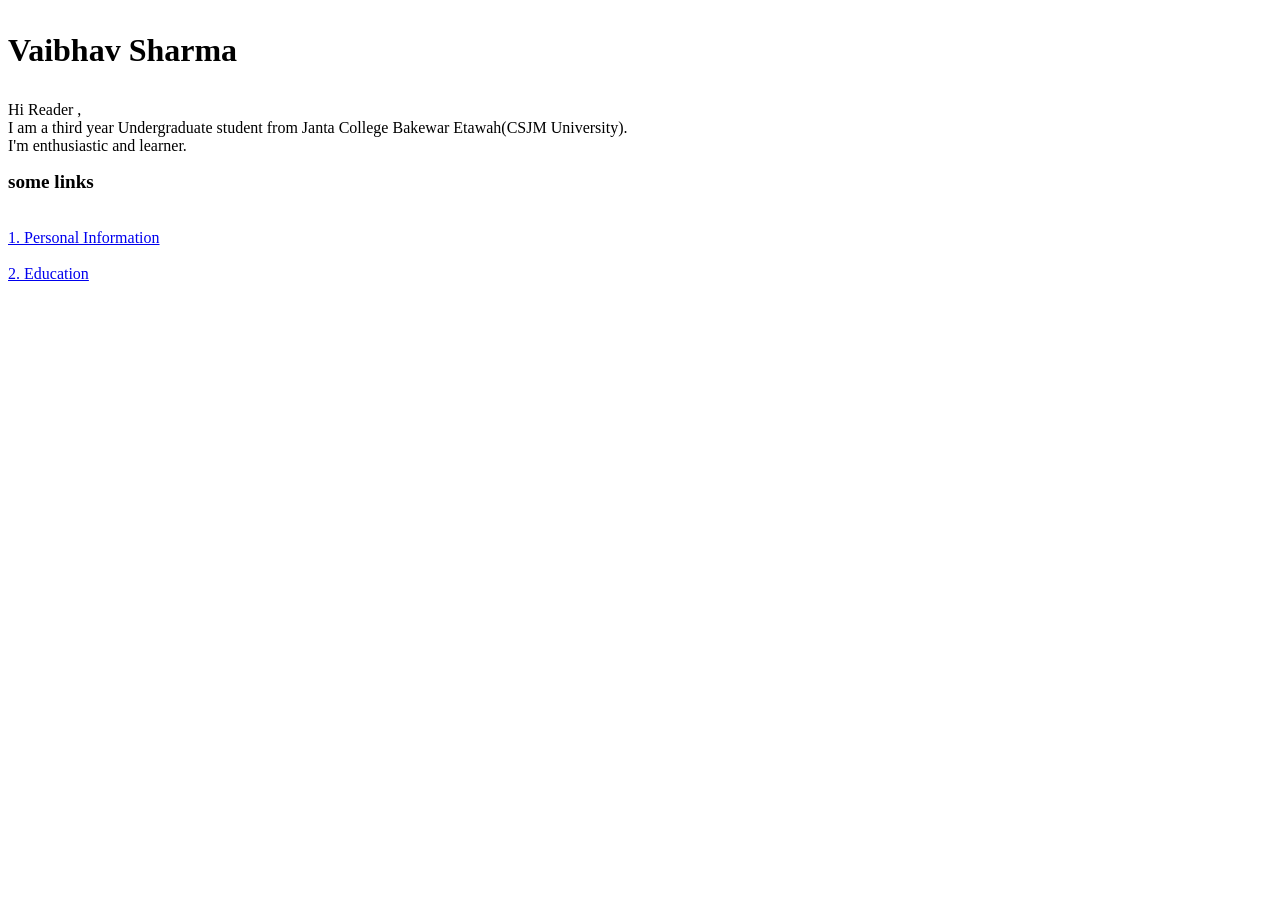
==== index.html @ a71d8cf3 "first" ====
<!DOCTYPE html>
 <html lang="en">
 <head>
    <meta charset="UTF-8">
    <meta http-equiv="X-UA-Compatible" content="IE=edge">
    <meta name="viewport" content="width=device-width, initial-scale=1.0">
    <title>Vaibhav Sharma Portfolio</title>
 </head>
 <body>
   <h1><P>Vaibhav Sharma</P></h1>
   <p>
      Hi Reader ,
      <br>
      I am a third year Undergraduate student from Janta College Bakewar Etawah(CSJM University).
      <br>
      I'm enthusiastic and learner. 
   </p>
   <big>
      <b>
         
             some links 
        
      </b>
   </big>
   <br>
   <br>
   <br>
   <a href="/Personal information.html">1. Personal Information</a>
   <br>
   
   <br>
   <a href="education.html">2. Education</a>
 </body> 
 </html>
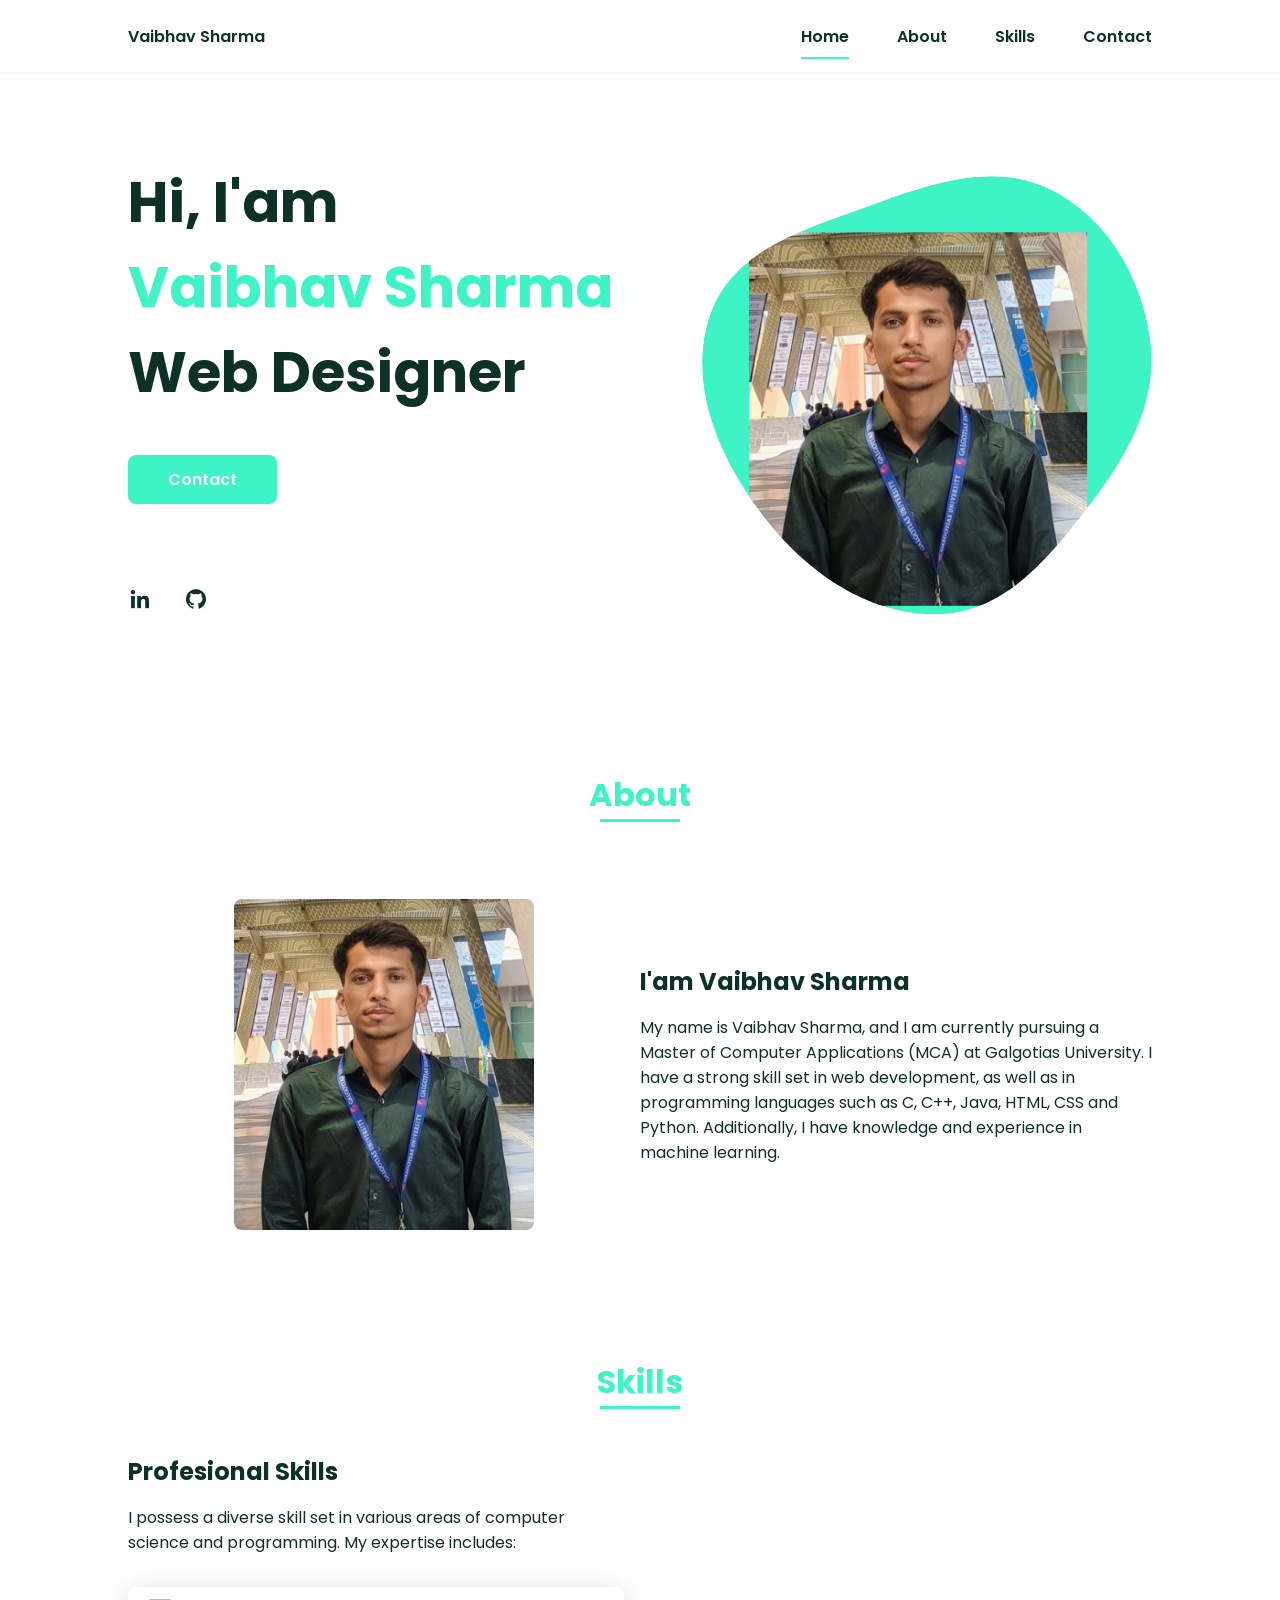
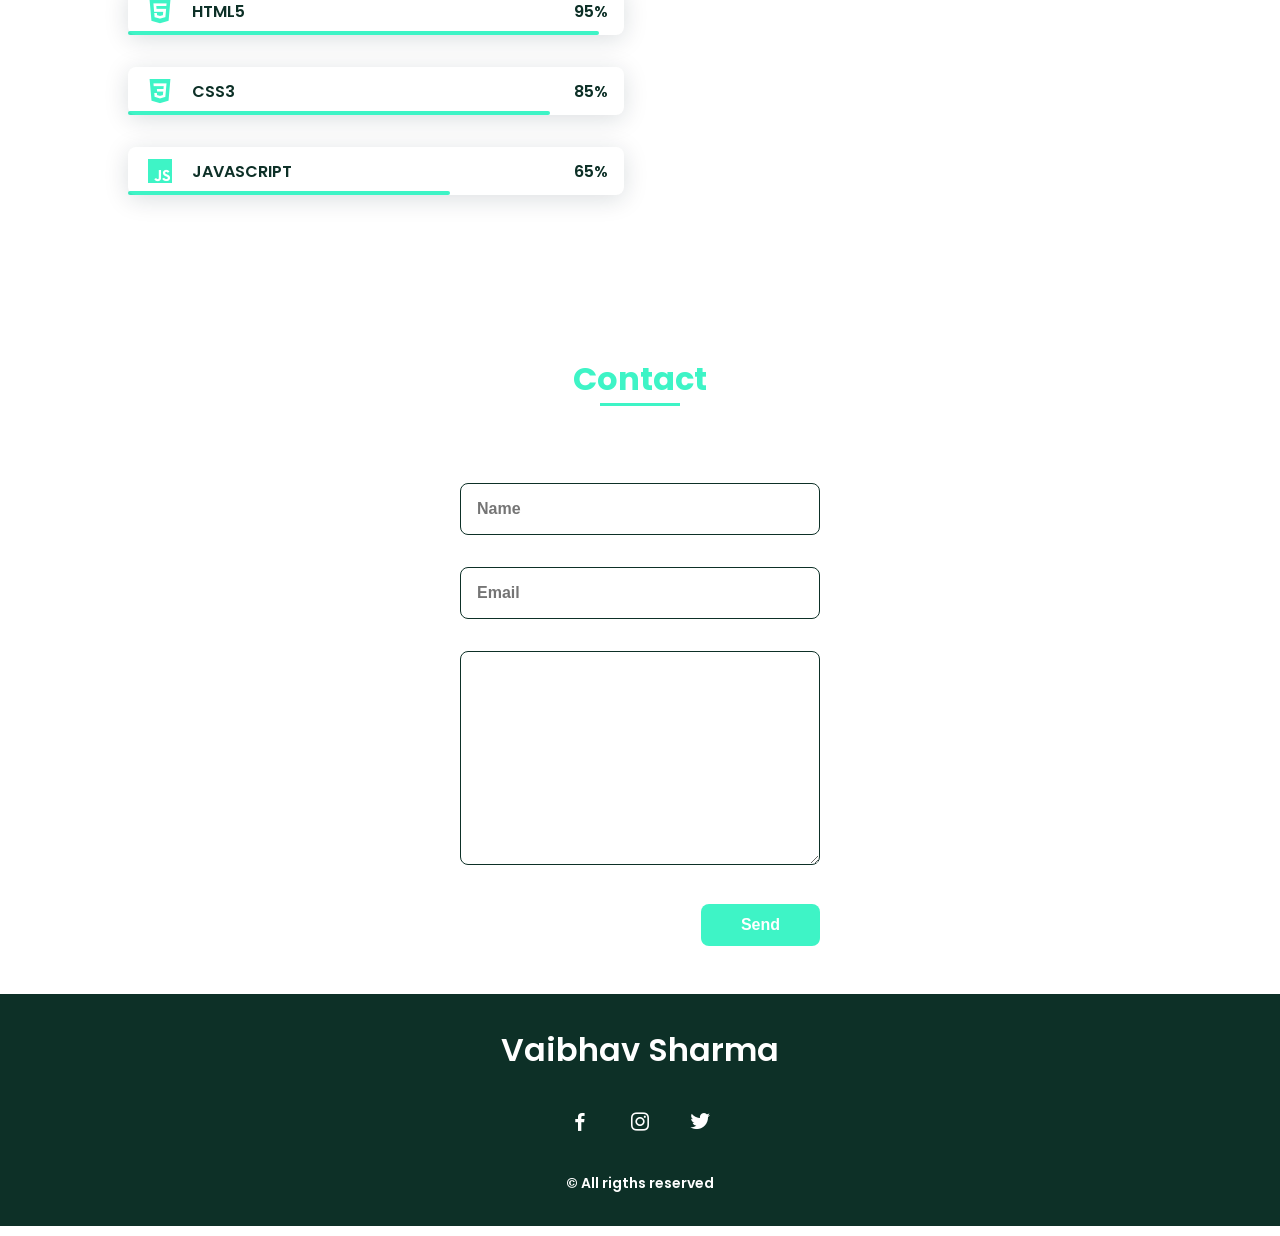
==== commit 1028cabb: "Add files via upload" ====
--- a/index.html
+++ b/index.html
@@ -1,34 +1,170 @@
- <!DOCTYPE html>
- <html lang="en">
- <head>
-    <meta charset="UTF-8">
-    <meta http-equiv="X-UA-Compatible" content="IE=edge">
-    <meta name="viewport" content="width=device-width, initial-scale=1.0">
-    <title>Vaibhav Sharma Portfolio</title>
- </head>
- <body>
-   <h1><P>Vaibhav Sharma</P></h1>
-   <p>
-      Hi Reader ,
-      <br>
-      I am a third year Undergraduate student from Janta College Bakewar Etawah(CSJM University).
-      <br>
-      I'm enthusiastic and learner. 
-   </p>
-   <big>
-      <b>
-         
-             some links 
-        
-      </b>
-   </big>
-   <br>
-   <br>
-   <br>
-   <a href="/Personal information.html">1. Personal Information</a>
-   <br>
-   
-   <br>
-   <a href="education.html">2. Education</a>
- </body> 
- </html>+<!DOCTYPE html>
+<html lang="en">
+    <head>
+        <meta charset="UTF-8">
+        <meta name="viewport" content="width=device-width, initial-scale=1.0">
+
+        <link rel="stylesheet" href="styles.css">
+
+        <!-- =====BOX ICONS===== -->
+        <link href='https://cdn.jsdelivr.net/npm/boxicons@2.0.5/css/boxicons.min.css' rel='stylesheet'>
+
+        <title>Portfolio website complete</title>
+    </head>
+    <body>
+        <!--===== HEADER =====-->
+        <header class="l-header">
+            <nav class="nav bd-grid">
+                <div>
+                    <a href="#" class="nav__logo">Vaibhav Sharma</a>
+                </div>
+
+                <div class="nav__menu" id="nav-menu">
+                    <ul class="nav__list">
+                        <li class="nav__item"><a href="#home" class="nav__link active-link">Home</a></li>
+                        <li class="nav__item"><a href="#about" class="nav__link">About</a></li>
+                        <li class="nav__item"><a href="#skills" class="nav__link">Skills</a></li>
+                       
+                        <li class="nav__item"><a href="#contact" class="nav__link">Contact</a></li>
+                    </ul>
+                </div>
+
+                <div class="nav__toggle" id="nav-toggle">
+                    <i class='bx bx-menu'></i>
+                </div>
+            </nav>
+        </header>
+
+        <main class="l-main">
+            <!--===== HOME =====-->
+            <section class="home bd-grid" id="home">
+                <div class="home__data">
+                    <h1 class="home__title">Hi, I'am <br><span class="home__title-color">Vaibhav Sharma</span><br> Web Designer</h1>
+
+                    <a href="#" class="button">Contact</a>
+                </div>
+
+                <div class="home__social">
+                    <a href="https://www.linkedin.com/in/vaibhavsharma-in" class="home__social-icon"><i class='bx bxl-linkedin'></i></a>
+                    <a href="https://github.com/vaibhavsharmaji" class="home__social-icon"><i class='bx bxl-github' ></i></a>
+                </div>
+
+                <div class="home__img">
+                    <svg class="home__blob" viewBox="0 0 479 467" xmlns="http://www.w3.org/2000/svg" xmlns:xlink="http://www.w3.org/1999/xlink">
+                        <mask id="mask0" mask-type="alpha">
+                            <path d="M9.19024 145.964C34.0253 76.5814 114.865 54.7299 184.111 29.4823C245.804 6.98884 311.86 -14.9503 370.735 14.143C431.207 44.026 467.948 107.508 477.191 174.311C485.897 237.229 454.931 294.377 416.506 344.954C373.74 401.245 326.068 462.801 255.442 466.189C179.416 469.835 111.552 422.137 65.1576 361.805C17.4835 299.81 -17.1617 219.583 9.19024 145.964Z"/>
+                        </mask>
+                        <g mask="url(#mask0)">
+                            <path d="M9.19024 145.964C34.0253 76.5814 114.865 54.7299 184.111 29.4823C245.804 6.98884 311.86 -14.9503 370.735 14.143C431.207 44.026 467.948 107.508 477.191 174.311C485.897 237.229 454.931 294.377 416.506 344.954C373.74 401.245 326.068 462.801 255.442 466.189C179.416 469.835 111.552 422.137 65.1576 361.805C17.4835 299.81 -17.1617 219.583 9.19024 145.964Z"/>
+                            <image class="home__blob-img" x="50" y="60" href="IMG.2.png"/>
+                        </g>
+                    </svg>
+                </div>
+            </section>
+
+            <!--===== ABOUT =====-->
+            <section class="about section " id="about">
+                <h2 class="section-title">About</h2>
+
+                <div class="about__container bd-grid">
+                    <div class="about__img">
+                        <img src="IMG2.jpg" alt="">
+                    </div>
+                    
+                    <div>
+                        <h2 class="about__subtitle">I'am Vaibhav Sharma</h2>
+                        <p class="about__text">My name is Vaibhav Sharma, and I am currently pursuing a Master of Computer Applications (MCA) at Galgotias University. I have a strong skill set in web development, as well as in programming languages such as C, C++, Java, HTML, CSS and Python. Additionally, I have knowledge and experience in machine learning.</p>           
+                    </div>                                   
+                </div>
+            </section>
+
+            <!--===== SKILLS =====-->
+            <section class="skills section" id="skills">
+                <h2 class="section-title">Skills</h2>
+
+                <div class="skills__container bd-grid">          
+                    <div>
+                        <h2 class="skills__subtitle">Profesional Skills</h2>
+                        <p class="skills__text">I possess a diverse skill set in various areas of computer science and programming. My expertise includes:</p>
+                        <div class="skills__data">
+                            <div class="skills__names">
+                                <i class='bx bxl-html5 skills__icon'></i>
+                                <span class="skills__name">HTML5</span>
+                            </div>
+                            <div class="skills__bar skills__html">
+
+                            </div>
+                            <div>
+                                <span class="skills__percentage">95%</span>
+                            </div>
+                        </div>
+                        <div class="skills__data">
+                            <div class="skills__names">
+                                <i class='bx bxl-css3 skills__icon'></i>
+                                <span class="skills__name">CSS3</span>
+                            </div>
+                            <div class="skills__bar skills__css">
+                                
+                            </div>
+                            <div>
+                                <span class="skills__percentage">85%</span>
+                            </div>
+                        </div>
+                        <div class="skills__data">
+                            <div class="skills__names">
+                                <i class='bx bxl-javascript skills__icon' ></i>
+                                <span class="skills__name">JAVASCRIPT</span>
+                            </div>
+                            <div class="skills__bar skills__js">
+                                
+                            </div>
+                            <div>
+                                <span class="skills__percentage">65%</span>
+                            </div>
+                        </div>
+                        
+                        </div>
+                    </div>
+                    
+                    <div>              
+                        <img src="assets/img/.jpg" alt="" class="skills__img">
+                    </div>
+                </div>
+            </section>
+
+           
+
+            <!--===== CONTACT =====-->
+            <section class="contact section" id="contact">
+                <h2 class="section-title">Contact</h2>
+
+                <div class="contact__container bd-grid">
+                    <form action="" class="contact__form">
+                        <input type="text" placeholder="Name" class="contact__input">
+                        <input type="mail" placeholder="Email" class="contact__input">
+                        <textarea name="" id="" cols="0" rows="10" class="contact__input"></textarea>
+                        <input type="button" value="Send" class="contact__button button">
+                    </form>
+                </div>
+            </section>
+        </main>
+
+        <!--===== FOOTER =====-->
+        <footer class="footer">
+            <p class="footer__title">Vaibhav Sharma</p>
+            <div class="footer__social">
+                <a href="#" class="footer__icon"><i class='bx bxl-facebook' ></i></a>
+                <a href="#" class="footer__icon"><i class='bx bxl-instagram' ></i></a>
+                <a href="#" class="footer__icon"><i class='bx bxl-twitter' ></i></a>
+            </div>
+            <p class="footer__copy">&#169; All rigths reserved</p>
+        </footer>
+
+
+        <!--===== SCROLL REVEAL =====-->
+        <script src="https://unpkg.com/scrollreveal"></script>
+
+        <!--===== MAIN JS =====-->
+        <script src="assets/js/main.js"></script>
+    </body>
+</html>
--- a/styles.css
+++ b/styles.css
@@ -0,0 +1,486 @@
+/*===== GOOGLE FONTS =====*/
+@import url("https://fonts.googleapis.com/css2?family=Poppins:wght@400;600;700&display=swap");
+/*===== VARIABLES CSS =====*/
+:root {
+  --header-height: 3rem;
+  --font-semi: 600;
+  /*===== Colores =====*/
+  /*Purple 260 - Red 355 - Blue 224 - Pink 340*/
+  /* HSL color mode */
+  --hue-color: 165;
+  --first-color: hsl(var(--hue-color), 89%, 60%);
+  --second-color: hsl(var(--hue-color), 56%, 12%);
+  /*===== Fuente y tipografia =====*/
+  --body-font: "Poppins", sans-serif;
+  --big-font-size: 2rem;
+  --h2-font-size: 1.25rem;
+  --normal-font-size: .938rem;
+  --smaller-font-size: .75rem;
+  /*===== Margenes =====*/
+  --mb-2: 1rem;
+  --mb-4: 2rem;
+  --mb-5: 2.5rem;
+  --mb-6: 3rem;
+  /*===== z index =====*/
+  --z-back: -10;
+  --z-fixed: 100;
+}
+@media screen and (min-width: 968px) {
+  :root {
+    --big-font-size: 3.5rem;
+    --h2-font-size: 2rem;
+    --normal-font-size: 1rem;
+    --smaller-font-size: .875rem;
+  }
+}
+
+/*===== BASE =====*/
+*, ::before, ::after {
+  box-sizing: border-box;
+}
+
+html {
+  scroll-behavior: smooth;
+}
+
+body {
+  margin: var(--header-height) 0 0 0;
+  font-family: var(--body-font);
+  font-size: var(--normal-font-size);
+  color: var(--second-color);
+}
+
+h1, h2, p {
+  margin: 0;
+}
+
+ul {
+  margin: 0;
+  padding: 0;
+  list-style: none;
+}
+
+a {
+  text-decoration: none;
+}
+
+img {
+  max-width: 100%;
+  height: auto;
+  display: block;
+}
+
+/*===== CLASS CSS ===== */
+.section-title {
+  position: relative;
+  font-size: var(--h2-font-size);
+  color: var(--first-color);
+  margin-top: var(--mb-2);
+  margin-bottom: var(--mb-4);
+  text-align: center;
+}
+.section-title::after {
+  position: absolute;
+  content: "";
+  width: 64px;
+  height: 0.18rem;
+  left: 0;
+  right: 0;
+  margin: auto;
+  top: 2rem;
+  background-color: var(--first-color);
+}
+
+.section {
+  padding-top: 3rem;
+  padding-bottom: 2rem;
+}
+
+/*===== LAYOUT =====*/
+.bd-grid {
+  max-width: 1024px;
+  display: grid;
+  margin-left: var(--mb-2);
+  margin-right: var(--mb-2);
+}
+
+.l-header {
+  width: 100%;
+  position: fixed;
+  top: 0;
+  left: 0;
+  z-index: var(--z-fixed);
+  background-color: #fff;
+  box-shadow: 0 1px 4px rgba(146, 161, 176, 0.15);
+}
+
+/*===== NAV =====*/
+.nav {
+  height: var(--header-height);
+  display: flex;
+  justify-content: space-between;
+  align-items: center;
+  font-weight: var(--font-semi);
+}
+@media screen and (max-width: 767px) {
+  .nav__menu {
+    position: fixed;
+    top: var(--header-height);
+    right: -100%;
+    width: 80%;
+    height: 100%;
+    padding: 2rem;
+    background-color: var(--second-color);
+    transition: 0.5s;
+  }
+}
+.nav__item {
+  margin-bottom: var(--mb-4);
+}
+.nav__link {
+  position: relative;
+  color: #fff;
+}
+.nav__link:hover {
+  position: relative;
+}
+.nav__link:hover::after {
+  position: absolute;
+  content: "";
+  width: 100%;
+  height: 0.18rem;
+  left: 0;
+  top: 2rem;
+  background-color: var(--first-color);
+}
+.nav__logo {
+  color: var(--second-color);
+}
+.nav__toggle {
+  color: var(--second-color);
+  font-size: 1.5rem;
+  cursor: pointer;
+}
+
+/*Active menu*/
+.active-link::after {
+  position: absolute;
+  content: "";
+  width: 100%;
+  height: 0.18rem;
+  left: 0;
+  top: 2rem;
+  background-color: var(--first-color);
+}
+
+/*=== Show menu ===*/
+.show {
+  right: 0;
+}
+
+/*===== HOME =====*/
+.home {
+  position: relative;
+  row-gap: 5rem;
+  padding: 4rem 0 5rem;
+}
+.home__data {
+  align-self: center;
+}
+.home__title {
+  font-size: var(--big-font-size);
+  margin-bottom: var(--mb-5);
+}
+.home__title-color {
+  color: var(--first-color);
+}
+.home__social {
+  display: flex;
+  flex-direction: column;
+}
+.home__social-icon {
+  width: max-content;
+  margin-bottom: var(--mb-2);
+  font-size: 1.5rem;
+  color: var(--second-color);
+}
+.home__social-icon:hover {
+  color: var(--first-color);
+}
+.home__img {
+  position: absolute;
+  right: 0;
+  bottom: 0;
+  width: 260px;
+}
+.home__blob {
+  fill: var(--first-color);
+}
+.home__blob-img {
+  width: 360px;
+}
+
+/*BUTTONS*/
+.button {
+  display: inline-block;
+  background-color: var(--first-color);
+  color: #fff;
+  padding: 0.75rem 2.5rem;
+  font-weight: var(--font-semi);
+  border-radius: 0.5rem;
+  transition: 0.3s;
+}
+.button:hover {
+  box-shadow: 0px 10px 36px rgba(0, 0, 0, 0.15);
+}
+
+/* ===== ABOUT =====*/
+.about__container {
+  row-gap: 2rem;
+  text-align: center;
+}
+.about__subtitle {
+  margin-bottom: var(--mb-2);
+}
+.about__img {
+  justify-self: center;
+}
+.about__img img {
+  width: 200px;
+  border-radius: 0.5rem;
+}
+
+/* ===== SKILLS =====*/
+.skills__container {
+  row-gap: 2rem;
+  text-align: center;
+}
+.skills__subtitle {
+  margin-bottom: var(--mb-2);
+}
+.skills__text {
+  margin-bottom: var(--mb-4);
+}
+.skills__data {
+  display: flex;
+  justify-content: space-between;
+  align-items: center;
+  position: relative;
+  font-weight: var(--font-semi);
+  padding: 0.5rem 1rem;
+  margin-bottom: var(--mb-4);
+  border-radius: 0.5rem;
+  box-shadow: 0px 4px 25px rgba(14, 36, 49, 0.15);
+}
+.skills__icon {
+  font-size: 2rem;
+  margin-right: var(--mb-2);
+  color: var(--first-color);
+}
+.skills__names {
+  display: flex;
+  align-items: center;
+}
+.skills__bar {
+  position: absolute;
+  left: 0;
+  bottom: 0;
+  background-color: var(--first-color);
+  height: 0.25rem;
+  border-radius: 0.5rem;
+  z-index: var(--z-back);
+}
+.skills__html {
+  width: 95%;
+}
+.skills__css {
+  width: 85%;
+}
+.skills__js {
+  width: 65%;
+}
+.skills__ux {
+  width: 85%;
+}
+.skills__img {
+  border-radius: 0.5rem;
+}
+
+/* ===== WORK =====*/
+.work__container {
+  row-gap: 2rem;
+}
+.work__img {
+  box-shadow: 0px 4px 25px rgba(14, 36, 49, 0.15);
+  border-radius: 0.5rem;
+  overflow: hidden;
+}
+.work__img img {
+  transition: 1s;
+}
+.work__img img:hover {
+  transform: scale(1.1);
+}
+
+/* ===== CONTACT =====*/
+.contact__input {
+  width: 100%;
+  font-size: var(--normal-font-size);
+  font-weight: var(--font-semi);
+  padding: 1rem;
+  border-radius: 0.5rem;
+  border: 1.5px solid var(--second-color);
+  outline: none;
+  margin-bottom: var(--mb-4);
+}
+.contact__button {
+  display: block;
+  border: none;
+  outline: none;
+  font-size: var(--normal-font-size);
+  cursor: pointer;
+  margin-left: auto;
+}
+
+/* ===== FOOTER =====*/
+.footer {
+  background-color: var(--second-color);
+  color: #fff;
+  text-align: center;
+  font-weight: var(--font-semi);
+  padding: 2rem 0;
+}
+.footer__title {
+  font-size: 2rem;
+  margin-bottom: var(--mb-4);
+}
+.footer__social {
+  margin-bottom: var(--mb-4);
+}
+.footer__icon {
+  font-size: 1.5rem;
+  color: #fff;
+  margin: 0 var(--mb-2);
+}
+.footer__copy {
+  font-size: var(--smaller-font-size);
+}
+
+/* ===== MEDIA QUERIES=====*/
+@media screen and (max-width: 320px) {
+  .home {
+    row-gap: 2rem;
+  }
+  .home__img {
+    width: 200px;
+  }
+}
+@media screen and (min-width: 576px) {
+  .home {
+    padding: 4rem 0 2rem;
+  }
+  .home__social {
+    padding-top: 0;
+    padding-bottom: 2.5rem;
+    flex-direction: row;
+    align-self: flex-end;
+  }
+  .home__social-icon {
+    margin-bottom: 0;
+    margin-right: var(--mb-4);
+  }
+  .home__img {
+    width: 300px;
+    bottom: 25%;
+  }
+  .about__container {
+    grid-template-columns: repeat(2, 1fr);
+    align-items: center;
+    text-align: initial;
+  }
+  .skills__container {
+    grid-template-columns: 0.7fr;
+    justify-content: center;
+    column-gap: 1rem;
+  }
+  .work__container {
+    grid-template-columns: repeat(2, 1fr);
+    column-gap: 2rem;
+    padding-top: 2rem;
+  }
+  .contact__form {
+    width: 360px;
+    padding-top: 2rem;
+  }
+  .contact__container {
+    justify-items: center;
+  }
+}
+@media screen and (min-width: 768px) {
+  body {
+    margin: 0;
+  }
+  .section {
+    padding-top: 4rem;
+    padding-bottom: 3rem;
+  }
+  .section-title {
+    margin-bottom: var(--mb-6);
+  }
+  .section-title::after {
+    width: 80px;
+    top: 3rem;
+  }
+  .nav {
+    height: calc(var(--header-height) + 1.5rem);
+  }
+  .nav__list {
+    display: flex;
+    padding-top: 0;
+  }
+  .nav__item {
+    margin-left: var(--mb-6);
+    margin-bottom: 0;
+  }
+  .nav__toggle {
+    display: none;
+  }
+  .nav__link {
+    color: var(--second-color);
+  }
+  .home {
+    padding: 8rem 0 2rem;
+  }
+  .home__img {
+    width: 400px;
+    bottom: 10%;
+  }
+  .about__container {
+    padding-top: 2rem;
+  }
+  .about__img img {
+    width: 300px;
+  }
+  .skills__container {
+    grid-template-columns: repeat(2, 1fr);
+    column-gap: 2rem;
+    align-items: center;
+    text-align: initial;
+  }
+  .work__container {
+    grid-template-columns: repeat(3, 1fr);
+    column-gap: 2rem;
+  }
+}
+@media screen and (min-width: 992px) {
+  .bd-grid {
+    margin-left: auto;
+    margin-right: auto;
+  }
+  .home {
+    padding: 10rem 0 2rem;
+  }
+  .home__img {
+    width: 450px;
+  }
+}
